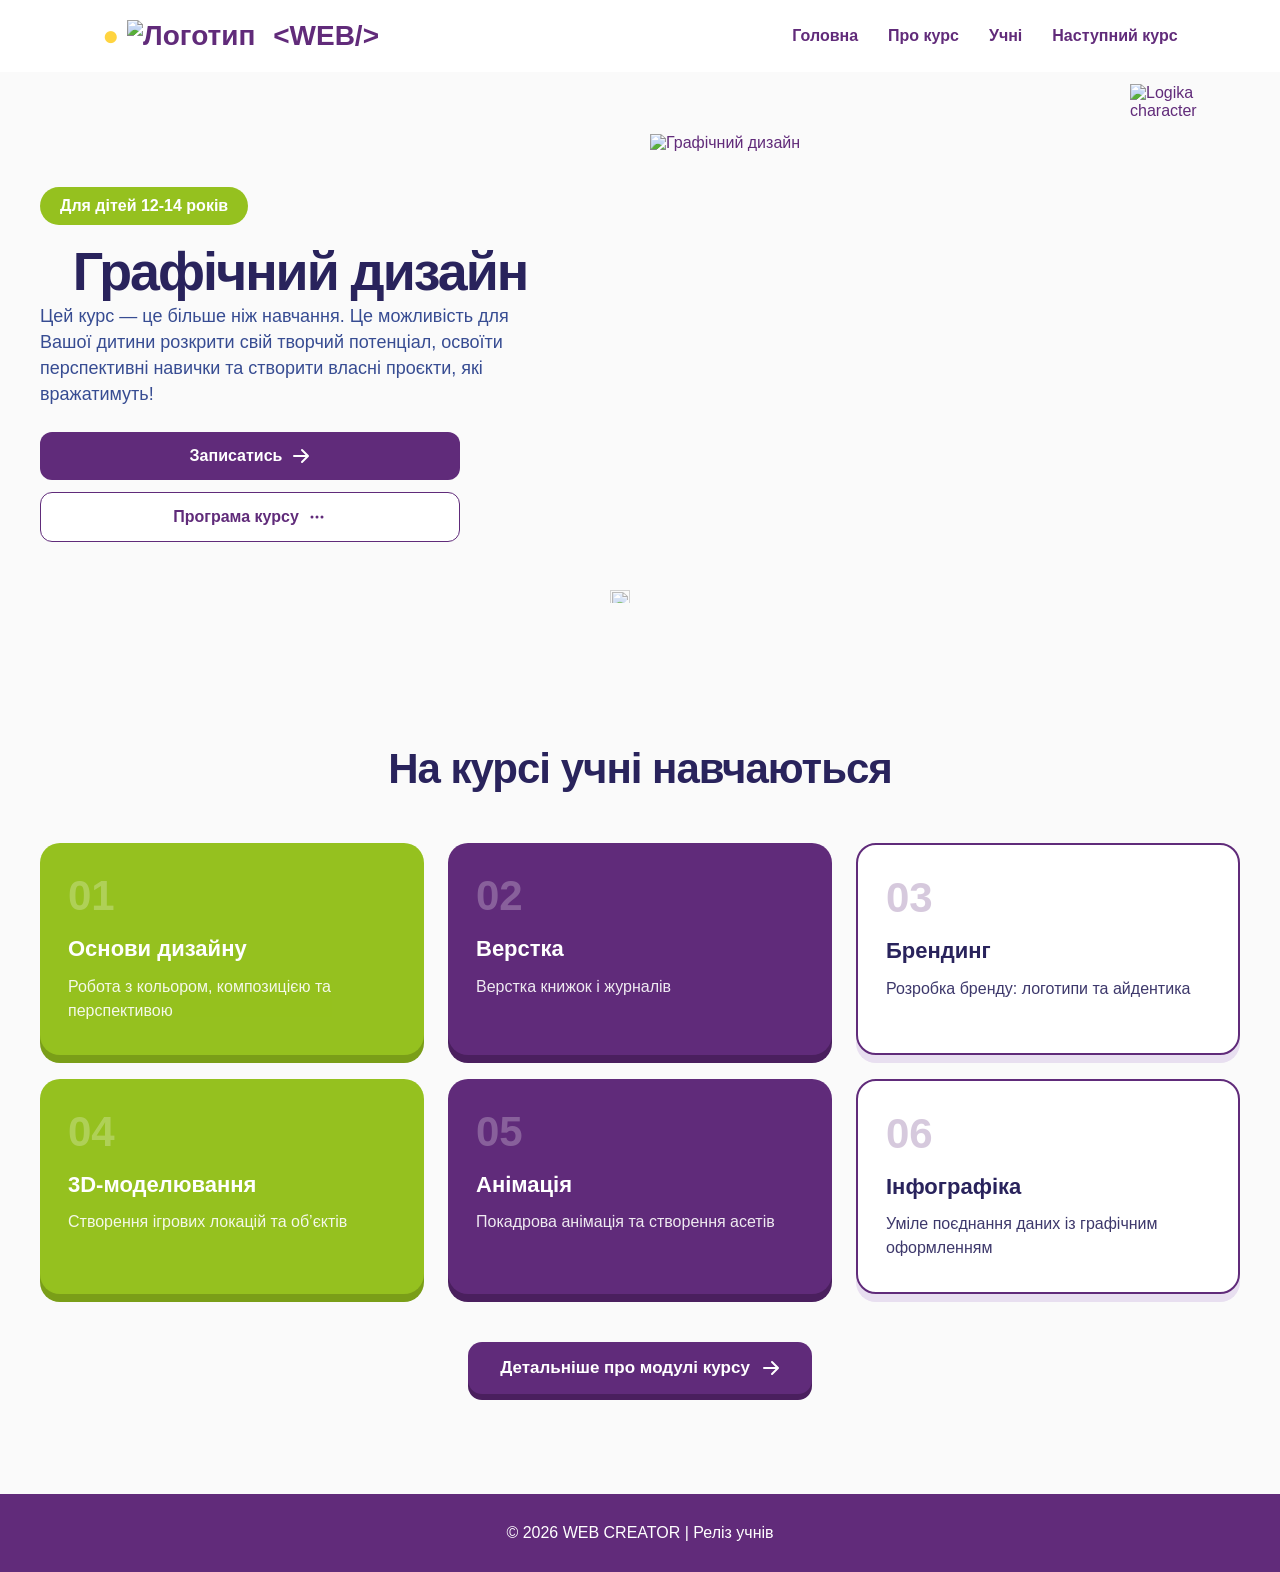
==== next-course.html @ 1fc92a9d "Create next-course.html" ====
<!DOCTYPE html>
<html lang="uk">
<head>
    <meta charset="UTF-8">
    <meta name="viewport" content="width=device-width, initial-scale=1.0">
<link rel="stylesheet" href="style.css">
    <title>WEB CREATOR — Реліз учнів</title>
</head>
<body>

    <!-- ШАПКА -->
    <header>

        <div class="logo">
            <img src="img/images.png" alt="Логотип">
            &lt;WEB/&gt;
        </div>

        <nav>
            <a href="index.html">Головна</a>
            <a href="about.html">Про курс</a>
            <a href="students.html">Учні</a>
    
            <a href="next-course.html">Наступний курс</a>
        </nav>

    </header>

<main>
  <section class="course-banner-section">
    <div class="container">
      <div class="course-banner-section__wrapp">
        <div class="course-banner-section__blocks">
          
          <!-- Ліва частина -->
          <div class="course-banner-section__left">
            <span class="course-banner-section__label">Для дітей 12-14 років</span>

            <div class="course-banner-section__info">
              <h1 class="course-banner-section__title">Графічний дизайн</h1>
              <p class="course-banner-section__text">
                Цей курс — це більше ніж навчання. Це можливість для Вашої дитини розкрити свій творчий потенціал, освоїти перспективні навички та створити власні проєкти, які вражатимуть!
              </p>
            </div>

            <div class="course-banner-section__btns">
              <a href="#lead-form" class="btn btn--violet">
                Записатись
                <svg width="20" height="20" viewBox="0 0 20 20" fill="none">
                  <path d="M4 10h12M12 4l6 6-6 6" stroke="currentColor" stroke-width="2" stroke-linecap="round" stroke-linejoin="round"/>
                </svg>
              </a>
              <a href="#course-program" class="btn btn--bordered-violet">
                Програма курсу
                <svg width="20" height="20" viewBox="0 0 20 20" fill="currentColor">
                  <circle cx="5" cy="10" r="1.5"/>
                  <circle cx="10" cy="10" r="1.5"/>
                  <circle cx="15" cy="10" r="1.5"/>
                </svg>
              </a>
            </div>
          </div>

          <!-- Права частина (ілюстрація) -->
          <div class="course-banner-section__right">
            <div class="course-banner-section__media">
              <img 
                width="590" 
                height="460" 
                src="https://logikaschool.com/wp-content/uploads/2026/07/logika-graphic-design.svg" 
                alt="Графічний дизайн"
              >
            </div>
            
            <div class="course-banner-section__right-bg">
              <img 
                width="777" 
                height="481" 
                src="https://logikaschool.com/wp-content/themes/logika-theme/assets/img/faq/faq-bg.svg" 
                alt=""
              >
            </div>
            
            <div class="course-banner-section__character-logika">
              <img 
                width="110" 
                height="136" 
                src="https://logikaschool.com/wp-content/themes/logika-theme/assets/img/course/course-icon.svg" 
                alt="Logika character"
              >
            </div>
          </div>

        </div>
      </div>
    </div>
  </section>

<section class="learn-section">
  <div class="container">
    <div class="learn-section__wrapp">
      <h2 class="learn-section__title">На курсі учні навчаються</h2>

      <div class="learn-section__box">
        <ul class="learn-section__items">
          <li class="learn-section__item learn-section__item--green">
            <div class="learn-section__number">01</div>
            <h3 class="learn-section__item-title">Основи дизайну</h3>
            <p>Робота з кольором, композицією та перспективою</p>
          </li>

          <li class="learn-section__item learn-section__item--violet">
            <div class="learn-section__number">02</div>
            <h3 class="learn-section__item-title">Верстка</h3>
            <p>Верстка книжок і журналів</p>
          </li>

          <li class="learn-section__item learn-section__item--white">
            <div class="learn-section__number">03</div>
            <h3 class="learn-section__item-title">Брендинг</h3>
            <p>Розробка бренду: логотипи та айдентика</p>
          </li>

          <li class="learn-section__item learn-section__item--green">
            <div class="learn-section__number">04</div>
            <h3 class="learn-section__item-title">3D-моделювання</h3>
            <p>Створення ігрових локацій та об’єктів</p>
          </li>

          <li class="learn-section__item learn-section__item--violet">
            <div class="learn-section__number">05</div>
            <h3 class="learn-section__item-title">Анімація</h3>
            <p>Покадрова анімація та створення асетів</p>
          </li>

          <li class="learn-section__item learn-section__item--white">
            <div class="learn-section__number">06</div>
            <h3 class="learn-section__item-title">Інфографіка</h3>
            <p>Уміле поєднання даних із графічним оформленням</p>
          </li>
        </ul>
     <!-- Кнопка на презентацію з модулями -->
        <div class="learn-section__cta">
          <a 
            href="https://docs.google.com/presentation/d/1mzbVdiyubuS9fYb6ltyJlmeobxJtoGR9XQuD_hyYpOI/edit?slide=id.g307e8bd24c2_2_141#slide=id.g307e8bd24c2_2_141" 
            target="_blank" 
            rel="noopener noreferrer"
            class="learn-section__link"
          >
            Детальніше про модулі курсу
            <svg width="20" height="20" viewBox="0 0 20 20" fill="none">
              <path d="M4 10h12M12 4l6 6-6 6" stroke="currentColor" stroke-width="2" stroke-linecap="round" stroke-linejoin="round"/>
            </svg>
          </a>
        </div>
      </div>
    </div>
  </div>
</section>
    
</main>


    <!-- ПІДВАЛ -->
    <footer>

        © 2026 WEB CREATOR | Реліз учнів

    </footer>

</body>
</html>
---- style.css ----
* {
    margin: 0;
    padding: 0;
    box-sizing: border-box;
}

body {
    font-family: Arial, sans-serif;
    background: #ffffff;
    color: #612b7a;
}


/* =========================
   ШАПКА
========================= */

header {
    width: 100%;
    padding: 20px 8%;
    display: flex;
    justify-content: space-between;
    align-items: center;
    background: white;
}

.logo {
    font-size: 28px;
    font-weight: bold;
    color: #612b7a;
}
.logo img {
    width: 80px;
    height: 80px;
    margin-right: 10px;
}
.logo::before {
    content: "● ";
    color: #ffd440;
}

nav {
    display: flex;
    gap: 30px;
}

nav a {
    color: #612b7a;
    text-decoration: none;
    font-size: 16px;
    font-weight: bold;
    transition: 0.3s;
}

nav a:hover {
    color: #f0b900;
    transform: scale(1.2);
}


/* =========================
   ГОЛОВНИЙ ЕКРАН
========================= */

.hero {
    min-height: 650px;
    padding: 60px 8%;
    display: flex;
    align-items: center;
    justify-content: space-between;
    gap: 50px;

    background:
        radial-gradient(circle at 85% 20%, #c8ff8a, transparent 25%),
        radial-gradient(circle at 70% 70%, #ffe87a, transparent 20%),
        radial-gradient(circle at 15% 90%, #d5a5ff, transparent 25%),
        #ffffff;

    animation: bgMove 6s ease-in-out infinite alternate;
}

@keyframes bgMove {
    from {
        background-position: 85% 20%, 70% 70%, 15% 90%;
    }

    to {
        background-position: 70% 30%, 80% 60%, 25% 75%;
    }
}

.hero-text {
    max-width: 600px;
}

.small-title {
    display: inline-block;
    color: #612b7a;
    background: #ffd440;
    padding: 10px 18px;
    border-radius: 30px;
    font-size: 17px;
    font-weight: bold;
    margin-bottom: 20px;
}

h1 {
    font-size: 60px;
    line-height: 1.05;
    margin-bottom: 25px;
    color: #612b7a;
}

h1 span {
    color: #ffd440;
    background: #612b7a;
    padding: 0 10px;
    border-radius: 10px;
}

.description {
    color: #5f5f6b;
    font-size: 19px;
    line-height: 1.6;
    margin-bottom: 35px;
}


/* =========================
   КНОПКИ
========================= */

.buttons {
    display: flex;
    gap: 15px;
}

.button {
    display: inline-block;
    padding: 15px 25px;
    border-radius: 12px;
    text-decoration: none;
    font-weight: bold;
    transition: 0.3s;
}

.primary {
    background: #612b7a;
    color: white;
    box-shadow: 0 5px 0 #421b56;
}

.primary:hover {
    background: #73358f;
    transform: translateY(-3px);
    box-shadow: 0 8px 0 #421b56;
}

.secondary {
    border: 2px solid #612b7a;
    color: #612b7a;
}

.secondary:hover {
    background: #ffd440;
    border-color: #ffd440;
}


/* =========================
   БЛОК ІЛЮСТРАЦІЇ
========================= */

.hero-image {
    width: 460px;
    height: 360px;
    border-radius: 40px;

    background: #ffd440;

    display: flex;
    justify-content: center;
    align-items: center;

    position: relative;

    box-shadow: 12px 12px 0 #612b7a;
}


/* декоративні кружечки */

.hero-image::before {
    content: "";
    position: absolute;
    width: 45px;
    height: 45px;
    border-radius: 50%;
    background: #95c11f;
    top: -20px;
    right: 30px;
}

.hero-image::after {
    content: "";
    position: absolute;
    width: 25px;
    height: 25px;
    border-radius: 50%;
    background: #612b7a;
    bottom: 20px;
    left: 25px;
}


/* Вікно з кодом */

.code-window {
    width: 85%;
    height: 75%;

    background: #612b7a;
    border-radius: 20px;
color: #f3f2ee;
    padding: 25px;

    font-family: monospace;
    font-size: 17px;
    line-height: 1.8;

    box-shadow: 0 10px 0 #421b56;
}

.code-purple {
    color: #ffd440;
}

.code-pink {
    color: #95c11f;
}

.code-green {
    color: white;
}


/* =========================
   БЛОК ПРО КУРС
========================= */

.about {
    padding: 90px 8%;
    text-align: center;
    background: #f5f0f7;
}

.about h2 {
    font-size: 40px;
    color: #612b7a;
    margin-bottom: 20px;
}

.about > p {
    max-width: 700px;
    margin: auto;
    color: #666;
    line-height: 1.6;
    font-size: 18px;
}


/* =========================
   КАРТКИ
========================= */

.cards {
    display: flex;
    justify-content: center;
    gap: 25px;
    margin-top: 50px;
    flex-wrap: wrap;
}

.card {
    width: 230px;
    padding: 30px 20px;

    background: white;

    border-radius: 20px;

    border: 3px solid #612b7a;

    transition: 0.3s;

    box-shadow: 6px 6px 0 #ffd440;
}

.card:hover {
    transform: translateY(-10px);
    box-shadow: 10px 10px 0 #95c11f;
}

.icon {
    font-size: 40px;
    margin-bottom: 15px;
}

.card h3 {
    color: #612b7a;
    margin-bottom: 10px;
    font-size: 22px;
}

.card p {
    color: #777;
    line-height: 1.5;
}


/* =========================
   FOOTER
========================= */

footer {
    text-align: center;
    padding: 30px;
    color: white;
    background: #612b7a;
}


/* =========================
   АДАПТИВНІСТЬ
========================= */

@media (max-width: 900px) {

    nav {
        display: none;
    }

    .hero {
        flex-direction: column;
        text-align: center;
        padding-top: 40px;
    }

    .buttons {
        justify-content: center;
        flex-wrap: wrap;
    }

    h1 {
        font-size: 45px;
    }

    .hero-image {
        width: 90%;
        max-width: 460px;
    }
}


/* ========================================================2 сторінка====================================================================  */
/* =========================
/* =========================
/* =========================
/* =========================
/* =========================
   ПРО КУРС
========================= */

.about {
    padding: 90px 8%;
    background: #f5f0f7;
    text-align: center;
}

.about h2 {
    font-size: 48px;
    color: #612b7a;
    margin-bottom: 15px;
}

.about-description {
    max-width: 700px;
    margin: 0 auto 50px;
    color: #666;
    font-size: 19px;
    line-height: 1.6;
}


/* МОДУЛІ */

.modules {
    max-width: 1200px;
    margin: auto;

    display: grid;
    grid-template-columns: repeat(3, 1fr);
    gap: 30px;
}


/* КАРТКА МОДУЛЯ */

.module-card {
    background: white;
    border-radius: 25px;

    padding: 30px;

    text-align: left;

    border: 3px solid #612b7a;

    box-shadow: 7px 7px 0 #ffd440;

    transition: 0.3s;
}

.module-card:hover {
    transform: translateY(-8px);
    box-shadow: 10px 10px 0 #95c11f;
}
.module-card h3:hover {
    color: #95c11f;
    text-shadow: 1px 1px 0 #612b7a;
    transform: scale(1.3);
    margin-left: 20px;
}

/* НОМЕР МОДУЛЯ */

.module-number {
    display: inline-flex;

    width: 55px;
    height: 55px;

    align-items: center;
    justify-content: center;

    border-radius: 50%;

    background: #ffd440;
    color: #612b7a;

    font-size: 20px;
    font-weight: bold;

    margin-bottom: 20px;
}


/* ЗАГОЛОВОК */

.module-card h3 {
    color: #612b7a;
    font-size: 25px;
    margin-bottom: 20px;
}


/* СПИСОК */

.module-card ul {
    padding-left: 20px;
}

.module-card li {
    color: #666;

    font-size: 16px;
    line-height: 1.6;

    margin-bottom: 10px;
}

.module-card li::marker {
    color: #95c11f;
}


/* АДАПТИВНІСТЬ */

@media (max-width: 1000px) {

    .modules {
        grid-template-columns: repeat(2, 1fr);
    }

}

@media (max-width: 600px) {

    .modules {
        grid-template-columns: 1fr;
    }

    .about h2 {
        font-size: 38px;
    }

}
.module-card img {
    width: 80px;
    height: 80px;
    position: absolute;
    top: 20px;
    right: 20px;
}
.summary {
    position: relative;
    max-width: 1000px;
    margin: 70px auto;
    padding: 55px 30px;
    text-align: center;
    background:  #612b7a;
    border-radius: 25px;
    overflow: hidden;
}

/* декоративна зірочка */
.summary-icon {
    font-size: 35px;
    color: #c8ff3d;
    animation: rotate 3s linear infinite;
}

.summary h2 {
    margin: 10px 0 15px;
    font-size: 38px;
    color: white;
}

.summary p {
    max-width: 650px;
    margin: 0 auto;
    color: #ffd440;
    font-size: 17px;
    line-height: 1.6;
}

/* лінія */
.summary-line {
    display: flex;
    justify-content: center;
    align-items: center;
    margin: 35px auto;
    max-width: 600px;
}

.summary-line span {
    width: 55px;
    height: 55px;
    display: flex;
    align-items: center;
    justify-content: center;
    border-radius: 50%;
    background: #302b48;
    font-size: 25px;
    animation: pulse 2s infinite;
}

.summary-line span:nth-child(1) {
    border: 2px solid #c8ff3d;
}

.summary-line span:nth-child(3) {
    border: 2px solid #ffe45c;
    animation-delay: .4s;
}

.summary-line span:nth-child(5) {
    border: 2px solid #b875ff;
    animation-delay: .8s;
}

.summary-line div {
    width: 100px;
    height: 3px;
    background: linear-gradient(
        90deg,
        #c8ff3d,
        #ffe45c,
        #b875ff
    );
}

/* фінальний текст */
.summary h3 {
    display: inline-block;
    margin: 0;
    padding: 14px 25px;
    border-radius: 30px;
    background: #ffd440;
    color: #612b7a;
    font-size: 20px;
    border: 5px solid #c48cff;
}

/* анімації */
@keyframes pulse {
    0%, 100% {
        transform: scale(1);
    }

    50% {
        transform: scale(1.12);
    }
}

@keyframes rotate {
    from {
        transform: rotate(0deg);
    }

    to {
        transform: rotate(360deg);
    }
}

/* телефон */
@media (max-width: 600px) {

    .summary {
        margin: 40px 15px;
        padding: 40px 20px;
    }

    .summary h2 {
        font-size: 30px;
    }

    .summary-line div {
        width: 40px;
    }

    .summary h3 {
        font-size: 16px;
    }
}

.students {
    padding: 100px 8%;
    display: flex;
    align-items: center;
    justify-content: space-between;
    gap: 70px;
    background: white;
    overflow: hidden;
}

.students-text {
    max-width: 550px;
}

.label {
    color: #8b5cf6;
    font-weight: bold;
    letter-spacing: 2px;
}

.students h2 {
    font-size: 52px;
    line-height: 1.05;
    margin: 20px 0;
}

.students h2 strong {
    color: #8b5cf6;
}

.students-text p {
    color: #666;
    font-size: 18px;
    line-height: 1.6;
}

.tags {
    display: flex;
    gap: 10px;
    flex-wrap: wrap;
    margin-top: 25px;
}

.tags span {
    padding: 10px 16px;
    border-radius: 30px;
    font-weight: bold;
    background: #f1ffdf;
}

.tags span:nth-child(2) {
    background: #fff5b8;
}

.tags span:nth-child(3) {
    background: #eee1ff;
}


/* Права частина */

.students-image {
    position: relative;
    width: 430px;
    height: 400px;
}

.circle {
    position: absolute;
    border-radius: 50%;
    animation: float 4s ease-in-out infinite;
}

.green-circle {
    width: 180px;
    height: 180px;
    background: #baff78;
    top: 20px;
    left: 20px;
}

.yellow-circle {
    width: 130px;
    height: 130px;
    background: #ffe66d;
    right: 10px;
    top: 40px;
    animation-delay: .7s;
}

.purple-circle {
    width: 170px;
    height: 170px;
    background: #c99cff;
    bottom: 10px;
    right: 60px;
    animation-delay: 1.2s;
}

.main-card {
    position: absolute;
    z-index: 2;
    top: 70px;
    left: 80px;
    width: 270px;
    padding: 35px;
    text-align: center;
    border-radius: 30px;
    background: #211b32;
    color: white;
    transform: rotate(-3deg);
    box-shadow: 0 20px 40px #0002;
}

.main-card div {
    color: #baff78;
    font-size: 30px;
}

.main-card h3 {
    margin: 8px;
    color: white;
}

.main-card p {
    margin: 0;
    color: #ffe66d;
}

@keyframes float {
    50% {
        transform: translateY(-15px);
    }
}

@media (max-width: 800px) {
    .students {
        flex-direction: column;
        text-align: center;
    }

    .tags {
        justify-content: center;
    }

    .students-image {
        transform: scale(.85);
    }
}

.students-list {
    width: 100%;
    padding: 40px 8%;
}


.student-block.reverse {
    flex-direction: row;
}

h1 {
    text-align: center;
    font-size: 50px;
    color: #612b7a;
}
/* ФОТО */

.student-block {
    min-height: 100vh;
    display: flex;
    align-items: center;
    gap: 80px;
    max-width: 1200px;
    margin: 0 auto;
    padding: 60px 0;
}

.student-photo {
    width: 48%;
    height: 600px;
    flex-shrink: 0;
    border-radius: 30px;
    overflow: hidden;
    background: #eee1ff;
    border: 5px solid #b875ff;
}

.student-photo img {
    width: 100%;
    height: 100%;
    object-fit: cover;
    transition: .4s;
}

.student-photo:hover img {
    transform: scale(1.05);
}


/* ТЕКСТ */

.student-info {
    flex: 1;
}

.student-number {
    font-size: 18px;
    font-weight: bold;
    color: #8b5cf6;
}

.student-info h2 {
    font-size: 44px;
    margin: 8px 0;
}

.student-info h3 {
    font-size: 22px;
    color: #8b5cf6;
    margin-bottom: 20px;
}

.student-info p {
    color: #440f88;
    font-size: 20px;
    line-height: 1.7;
}


/* ТЕГИ */

.student-tags {
    display: flex;
    gap: 10px;
    margin-top: 25px;
    flex-wrap: wrap;
}

.student-tags span {
    padding: 10px 16px;
    border-radius: 25px;
    background: #efffdc;
    font-size: 16px;
    font-weight: bold;
}

.student-tags span:nth-child(2) {
    background: #fff3a8;
}


/* КОЖЕН ДРУГИЙ БЛОК */

.student-block:nth-child(2) .student-photo {
    border-color: #ffe45c;
}

.student-block:nth-child(3) .student-photo {
    border-color: #9bea65;
}

.student-block:nth-child(4) .student-photo {
    border-color: #b875ff;
}


/* АДАПТАЦІЯ */

@media (max-width: 800px) {

    .student-block,
    .student-block.reverse {
        flex-direction: column;
        gap: 30px;
        margin-bottom: 60px;
    }

    .student-photo {
        width: 100%;
        height: 330px;
    }

    .student-info {
        text-align: center;
    }

    .student-tags {
        justify-content: center;
    }

    .student-info h2 {
        font-size: 32px;
    }
}

.igroup {
    display: flex;
    gap: 25px;
    max-width: 1200px;
    margin: 60px auto;
    padding: 0 20px;
}

.group-photo {
    width: 50%;
    height: 450px;
    object-fit: cover;
    border-radius: 25px;
    box-shadow: 0 10px 30px rgba(139, 92, 246, 0.2);
    transition: 0.4s;
}

.group-photo:hover {
    transform: scale(1.02);
}

.project-link{
text-decoration: none;
padding: 10px 16px;
    border-radius: 25px;
    background: #efffdc;
    font-size: 20px;
    font-weight: bold;
    color: #612b7a;
}

/* ===== Variables ===== */
:root {
  --font-primary: "Montserrat", system-ui, sans-serif;
  --white: #ffffff;
  --violet-500: #29235C;
  --violet-100: #602B7A;
  --green: #95C11F;
  --content-width: 1440px;
  --container-offset: clamp(16px, 3.125vw, 60px);
}

/* ===== Container ===== */
.container {
  width: 100%;
  max-width: calc(var(--content-width) + var(--container-offset) * 2);
  margin: 0 auto;
  padding-inline: var(--container-offset);
}

/* ===== Banner ===== */
.course-banner-section {
  position: relative;
  background: #fafafa;
  overflow: hidden;
}

.course-banner-section__blocks {
  display: flex;
  justify-content: space-between;
  align-items: center;
  gap: 40px 30px;
  padding: clamp(20px, 4.861vw, 70px) 0 clamp(45px, 5.556vw, 80px);
}

/* Left */
.course-banner-section__left {
  display: flex;
  flex-direction: column;
  align-items: flex-start;
  gap: 16px;
  max-width: 580px;
  flex-shrink: 0;
}

.course-banner-section__label {
  display: inline-flex;
  padding: 8px 20px;
  border-radius: 65px;
  background-color: var(--green);
  color: var(--white);
  font-size: 16px;
  font-weight: 600;
  line-height: 1.4;
}

.course-banner-section__title {
  margin: 0;
  font-size: clamp(36px, 4.2vw, 56px);
  font-weight: 700;
  line-height: 1.15;
  letter-spacing: -2px;
  color: var(--violet-500);
}

.course-banner-section__text {
  margin: 0;
  font-size: clamp(15px, 1.5vw, 18px);
  font-weight: 500;
  line-height: 1.45;
  color: #374C92;
  max-width: 520px;
}

/* Buttons */
.course-banner-section__btns {
  display: flex;
  flex-direction: column;
  gap: 12px;
  width: 100%;
  max-width: 420px;
  margin-top: 8px;
}

.btn {
  display: flex;
  align-items: center;
  justify-content: center;
  gap: 8px;
  width: 100%;
  padding: 14px 20px;
  border-radius: 12px;
  font-family: inherit;
  font-size: 16px;
  font-weight: 600;
  text-decoration: none;
  transition: transform 0.2s, box-shadow 0.2s;
  border: none;
  cursor: pointer;
}

.btn:hover {
  transform: translateY(-2px);
  box-shadow: 0 6px 16px rgba(41, 35, 92, 0.18);
}

.btn svg {
  flex-shrink: 0;
  transition: transform 0.2s;
}

.btn:hover svg {
  transform: translateX(4px);
}

.btn--violet {
  background-color: var(--violet-100);
  color: var(--white);
}

.btn--bordered-violet {
  background-color: var(--white);
  border: 1.5px solid var(--violet-100);
  color: var(--violet-100);
}

/* Right side */
.course-banner-section__right {
  position: relative;
  display: flex;
  flex-shrink: 0;
}

.course-banner-section__media {
  position: relative;
  z-index: 1;
  width: min(590px, 48vw);
  max-width: 590px;
}

.course-banner-section__media img {
  width: 100%;
  height: auto;
  display: block;
  object-fit: contain;
}

.course-banner-section__right-bg {
  position: absolute;
  left: -40px;
  bottom: -20px;
  z-index: 0;
  pointer-events: none;
  opacity: 0.7;
}

.course-banner-section__right-bg img {
  width: 100%;
  max-width: 700px;
  height: auto;
}

.course-banner-section__character-logika {
  position: absolute;
  top: -50px;
  right: 10px;
  width: 100px;
  z-index: 2;
}

.course-banner-section__character-logika img {
  width: 100%;
  height: auto;
}

/* ===== Learn Section ===== */
.learn-section {
  padding: 80px 0 100px;
  background: #fafafa;
}

.learn-section__title {
  margin: 0 0 50px;
  font-size: clamp(28px, 3.5vw, 42px);
  font-weight: 700;
  color: #29235C;
  text-align: center;
  letter-spacing: -1px;
}

.learn-section__items {
  display: grid;
  grid-template-columns: repeat(3, 1fr);
  gap: 24px;
  list-style: none;
  margin: 0;
  padding: 0;
}

/* Картка */
.learn-section__item {
  position: relative;
  padding: 32px 28px;
  border-radius: 20px;
  min-height: 200px;
  display: flex;
  flex-direction: column;
  transition: transform 0.25s ease, box-shadow 0.25s ease;
  overflow: hidden;
}

.learn-section__item:hover {
  transform: translateY(-6px);
}

/* Номер */
.learn-section__number {
  font-size: 42px;
  font-weight: 800;
  line-height: 1;
  margin-bottom: 18px;
  opacity: 0.25;
}

/* Заголовок картки */
.learn-section__item-title {
  margin: 0 0 12px;
  font-size: 22px;
  font-weight: 700;
  line-height: 1.25;
}

.learn-section__item p {
  margin: 0;
  font-size: 16px;
  line-height: 1.5;
  opacity: 0.9;
}

/* ===== Кольорові варіанти ===== */

/* Зелена */
.learn-section__item--green {
  background: #95C11F;
  color: #ffffff;
  box-shadow: 0 8px 0 #7a9e18;
}

.learn-section__item--green:hover {
  box-shadow: 0 12px 0 #7a9e18;
}

.learn-section__item--green .learn-section__number {
  color: #ffffff;
}

/* Фіолетова */
.learn-section__item--violet {
  background: #602B7A;
  color: #ffffff;
  box-shadow: 0 8px 0 #4a1f5e;
}

.learn-section__item--violet:hover {
  box-shadow: 0 12px 0 #4a1f5e;
}

.learn-section__item--violet .learn-section__number {
  color: #ffffff;
}

/* Біла */
.learn-section__item--white {
  background: #ffffff;
  color: #29235C;
  border: 2px solid #602B7A;
  box-shadow: 0 8px 0 #e8dff0;
}

.learn-section__item--white:hover {
  box-shadow: 0 12px 0 #d4c4e0;
}

.learn-section__item--white .learn-section__number {
  color: #602B7A;
}

/* ===== Адаптив ===== */
@media (max-width: 1024px) {
  .learn-section__items {
    grid-template-columns: repeat(2, 1fr);
  }
}

@media (max-width: 600px) {
  .learn-section {
    padding: 50px 0 70px;
  }

  .learn-section__items {
    grid-template-columns: 1fr;
    gap: 16px;
  }

  .learn-section__item {
    min-height: auto;
    padding: 24px 22px;
  }

  .learn-section__number {
    font-size: 32px;
  }

  .learn-section__item-title {
    font-size: 20px;
  }
}
.learn-section__cta {
  display: flex;
  justify-content: center;
  margin-top: 48px;
}

.learn-section__link {
  display: inline-flex;
  align-items: center;
  gap: 10px;
  padding: 16px 32px;
  background: #602B7A;
  color: #ffffff;
  font-size: 17px;
  font-weight: 600;
  border-radius: 14px;
  text-decoration: none;
  transition: transform 0.2s, box-shadow 0.2s, background 0.2s;
  box-shadow: 0 6px 0 #4a1f5e;
}

.learn-section__link:hover {
  background: #70358f;
  transform: translateY(-3px);
  box-shadow: 0 9px 0 #4a1f5e;
}

.learn-section__link svg {
  transition: transform 0.2s;
}

.learn-section__link:hover svg {
  transform: translateX(4px);
}
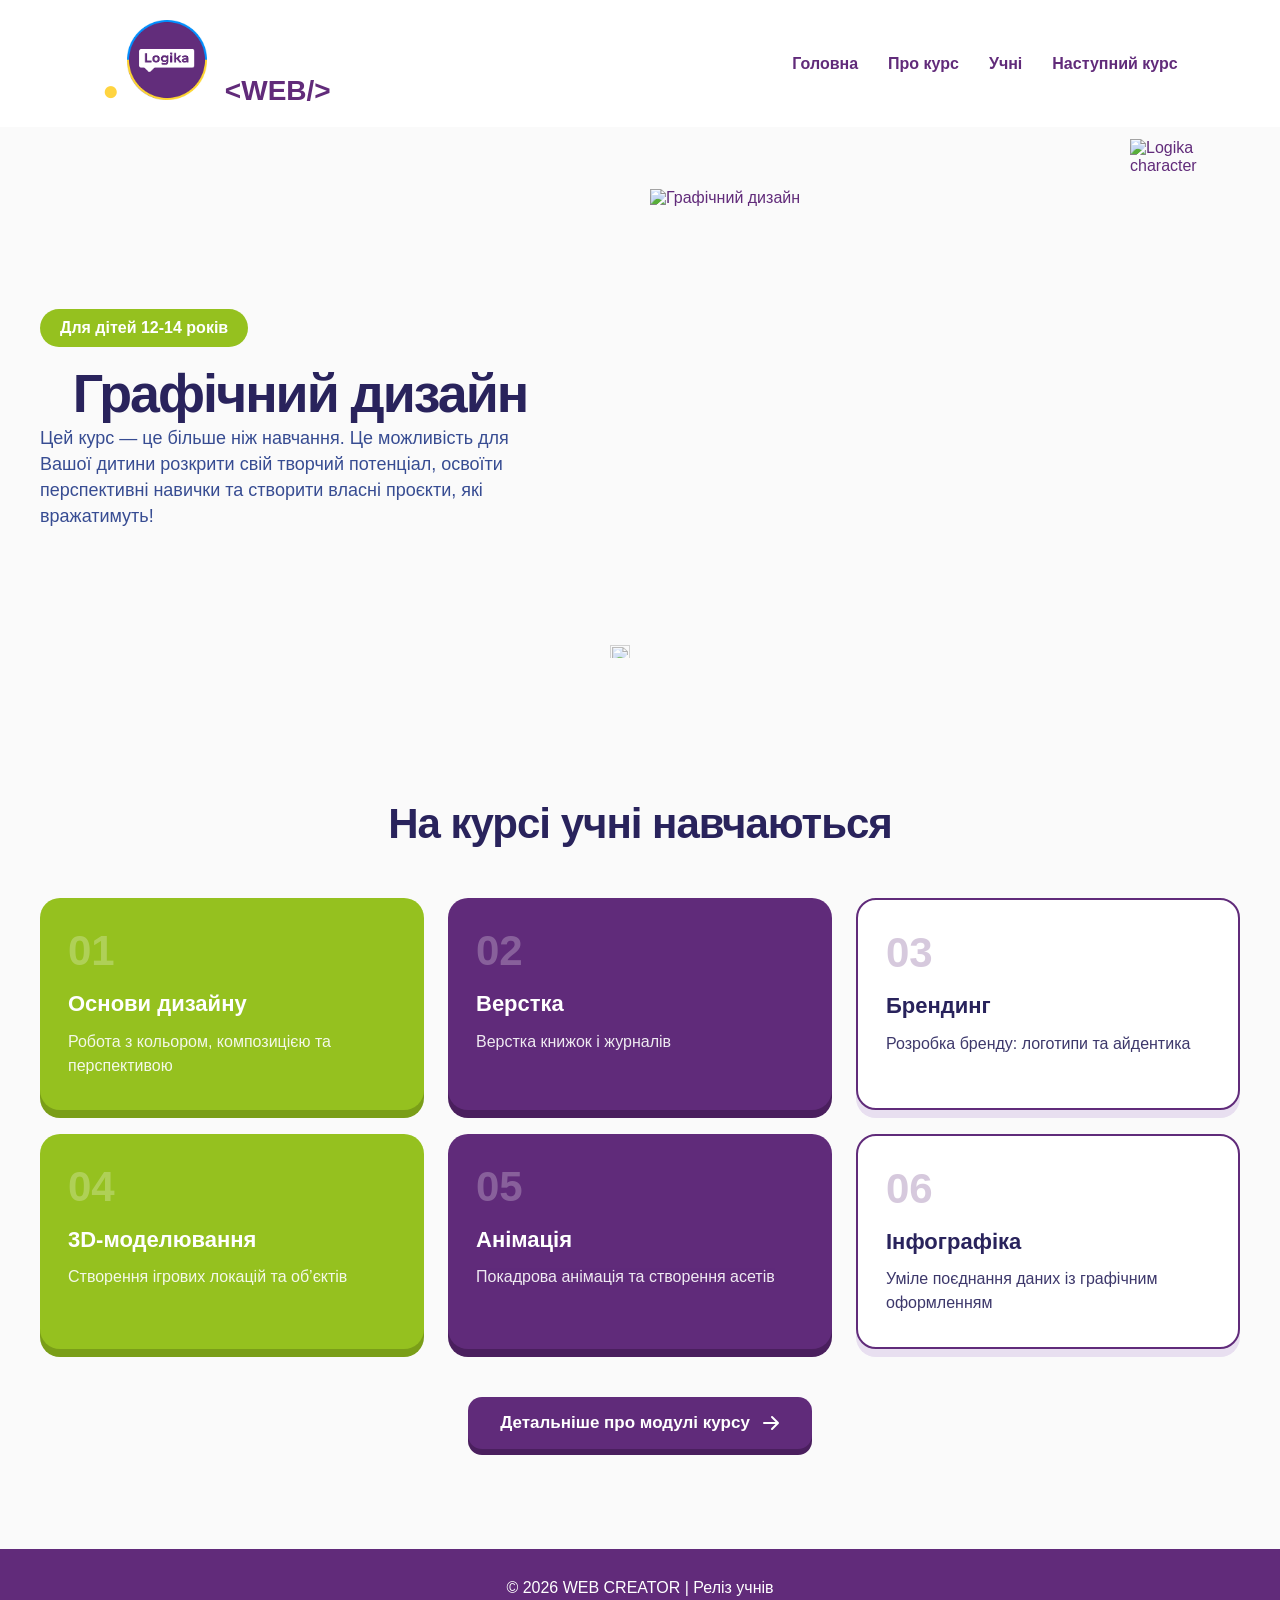
==== commit cecc0598: "Update next-course.html" ====
--- a/next-course.html
+++ b/next-course.html
@@ -43,22 +43,7 @@
               </p>
             </div>
 
-            <div class="course-banner-section__btns">
-              <a href="#lead-form" class="btn btn--violet">
-                Записатись
-                <svg width="20" height="20" viewBox="0 0 20 20" fill="none">
-                  <path d="M4 10h12M12 4l6 6-6 6" stroke="currentColor" stroke-width="2" stroke-linecap="round" stroke-linejoin="round"/>
-                </svg>
-              </a>
-              <a href="#course-program" class="btn btn--bordered-violet">
-                Програма курсу
-                <svg width="20" height="20" viewBox="0 0 20 20" fill="currentColor">
-                  <circle cx="5" cy="10" r="1.5"/>
-                  <circle cx="10" cy="10" r="1.5"/>
-                  <circle cx="15" cy="10" r="1.5"/>
-                </svg>
-              </a>
-            </div>
+           
           </div>
 
           <!-- Права частина (ілюстрація) -->
